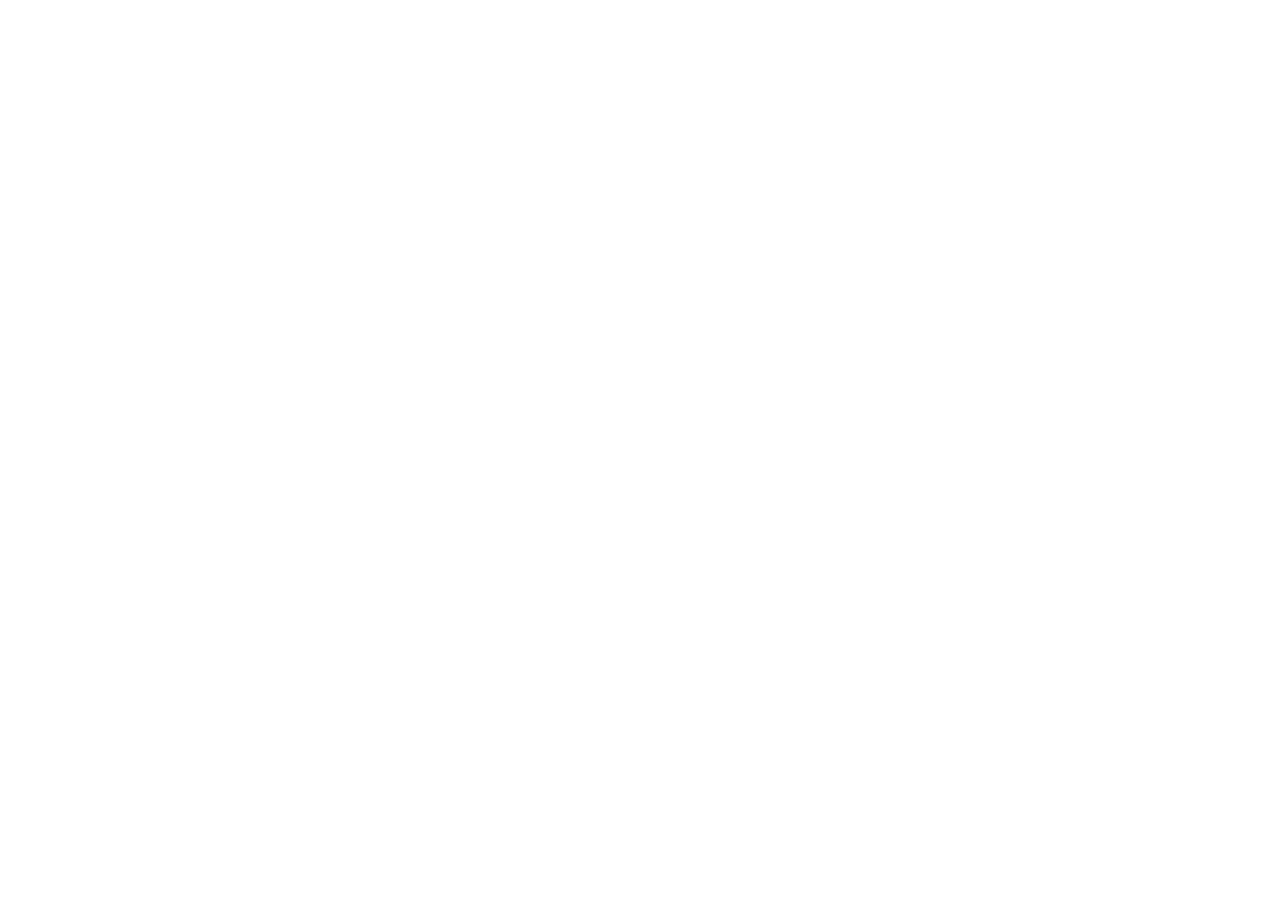
==== web-ui/tic-tac-toe-web/index.html @ d37b88c6 "create new project" ====
<!DOCTYPE html>
<html lang="en">

<head>
    <meta charset="UTF-8">
    <meta name="viewport" content="width=device-width, initial-scale=1.0">
    <title>TicTacToe</title>
</head>

<body>

</body>

</html>
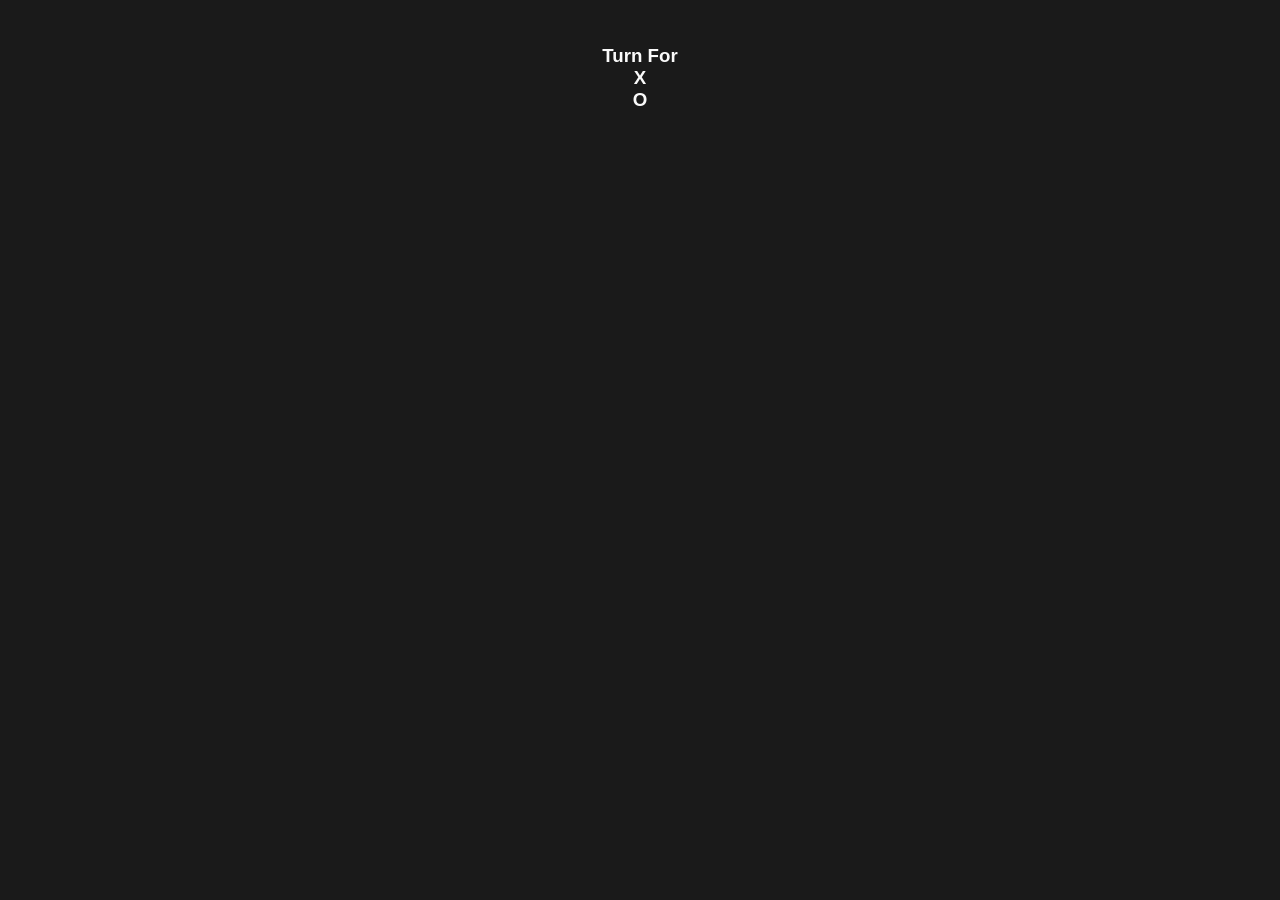
==== commit 77ff678f: "create div turn" ====
--- a/web-ui/tic-tac-toe-web/index.html
+++ b/web-ui/tic-tac-toe-web/index.html
@@ -4,11 +4,21 @@
 <head>
     <meta charset="UTF-8">
     <meta name="viewport" content="width=device-width, initial-scale=1.0">
-    <title>TicTacToe</title>
+    <title>Tic Tac Toe</title>
+    <link rel="stylesheet" href="assets/css/style.css">
+    <script src="assets/js/main.js"></script>
 </head>
 
 <body>
-
+    <div id="turn-container">
+        <h3>Turn For</h3>
+        <div class="turn-box">
+            <h3> X </h3>
+        </div>
+        <div class="turn-box">
+            <h3> O </h3>
+        </div>
+    </div>
 </body>
 
 </html>
--- a/web-ui/tic-tac-toe-web/assets/css/style.css
+++ b/web-ui/tic-tac-toe-web/assets/css/style.css
@@ -0,0 +1,15 @@
+* {
+    padding: 0;
+    margin: 0;
+    box-sizing: border-box;
+    color: #fafafa;
+    text-align: center;
+    font-family: sans-serif;
+    transition: 0.2s ease-in-out;
+}
+
+body {
+    width: 100vw;
+    background-color: #1a1a1a;
+    padding-top: 5vh;
+}
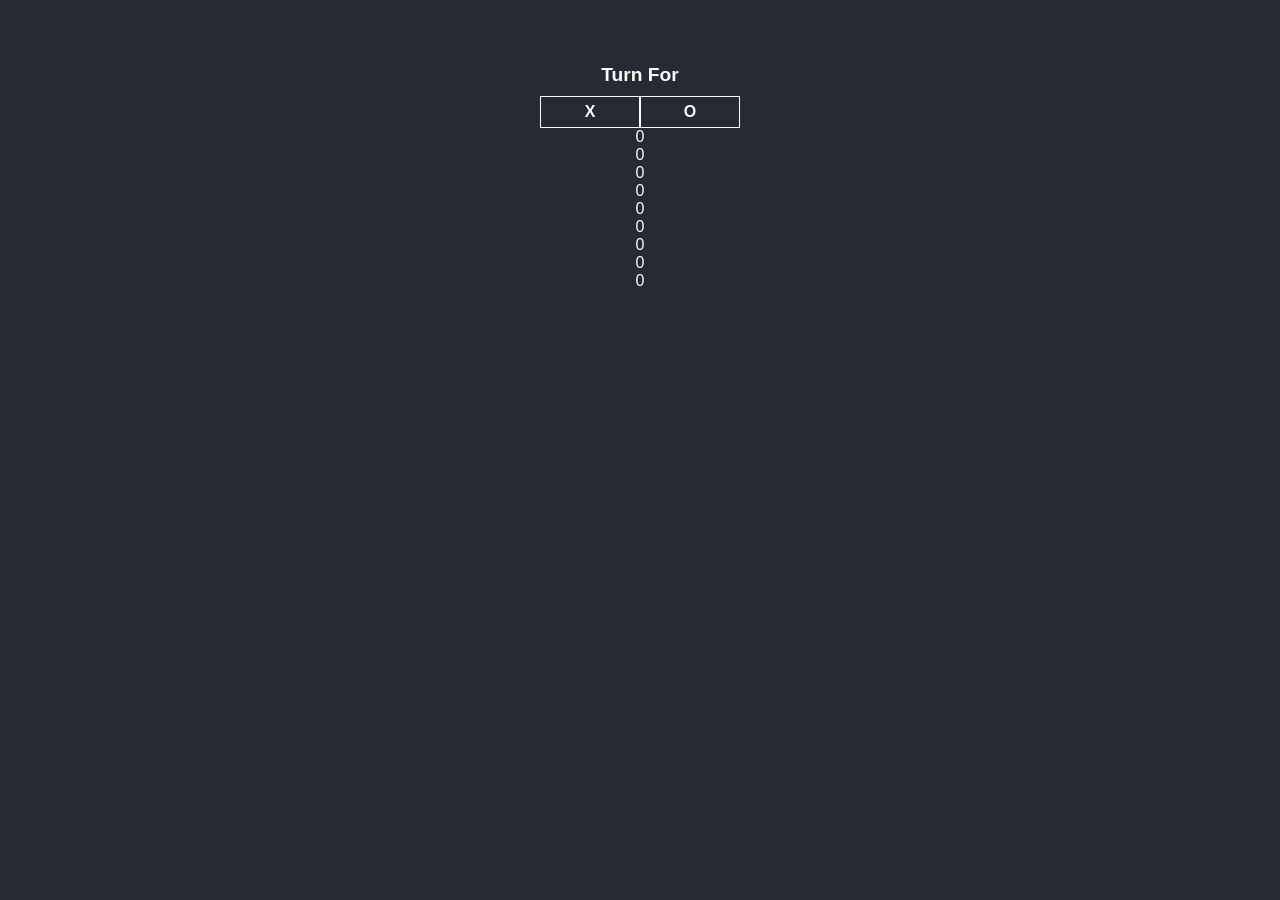
==== commit 30d72a05: "done div turn" ====
--- a/web-ui/tic-tac-toe-web/index.html
+++ b/web-ui/tic-tac-toe-web/index.html
@@ -12,13 +12,22 @@
 <body>
     <div id="turn-container">
         <h3>Turn For</h3>
-        <div class="turn-box">
-            <h3> X </h3>
-        </div>
-        <div class="turn-box">
-            <h3> O </h3>
+        <div id="turn-box">
+            <h4> X </h4>
+            <h4> O </h4>
         </div>
     </div>
+    <main>
+        <div> 0 </div>
+        <div> 0 </div>
+        <div> 0 </div>
+        <div> 0 </div>
+        <div> 0 </div>
+        <div> 0 </div>
+        <div> 0 </div>
+        <div> 0 </div>
+        <div> 0 </div>
+    </main>
 </body>
 
 </html>
--- a/web-ui/tic-tac-toe-web/assets/css/style.css
+++ b/web-ui/tic-tac-toe-web/assets/css/style.css
@@ -10,6 +10,27 @@
 
 body {
     width: 100vw;
-    background-color: #1a1a1a;
-    padding-top: 5vh;
+    background-color: #252a34;
+}
+
+#turn-container {
+    width: 200px;
+    margin: auto;
+    margin-top: 5%;
+    display: grid;
+}
+
+#turn-container h3 {
+    font-size: 120%;
+}
+
+#turn-box {
+    display: flex;
+    margin-top: 5%;
+}
+
+#turn-box h4 {
+    width: 100px;
+    padding: 3% 0;
+    border: 1px solid #fafafa;
 }
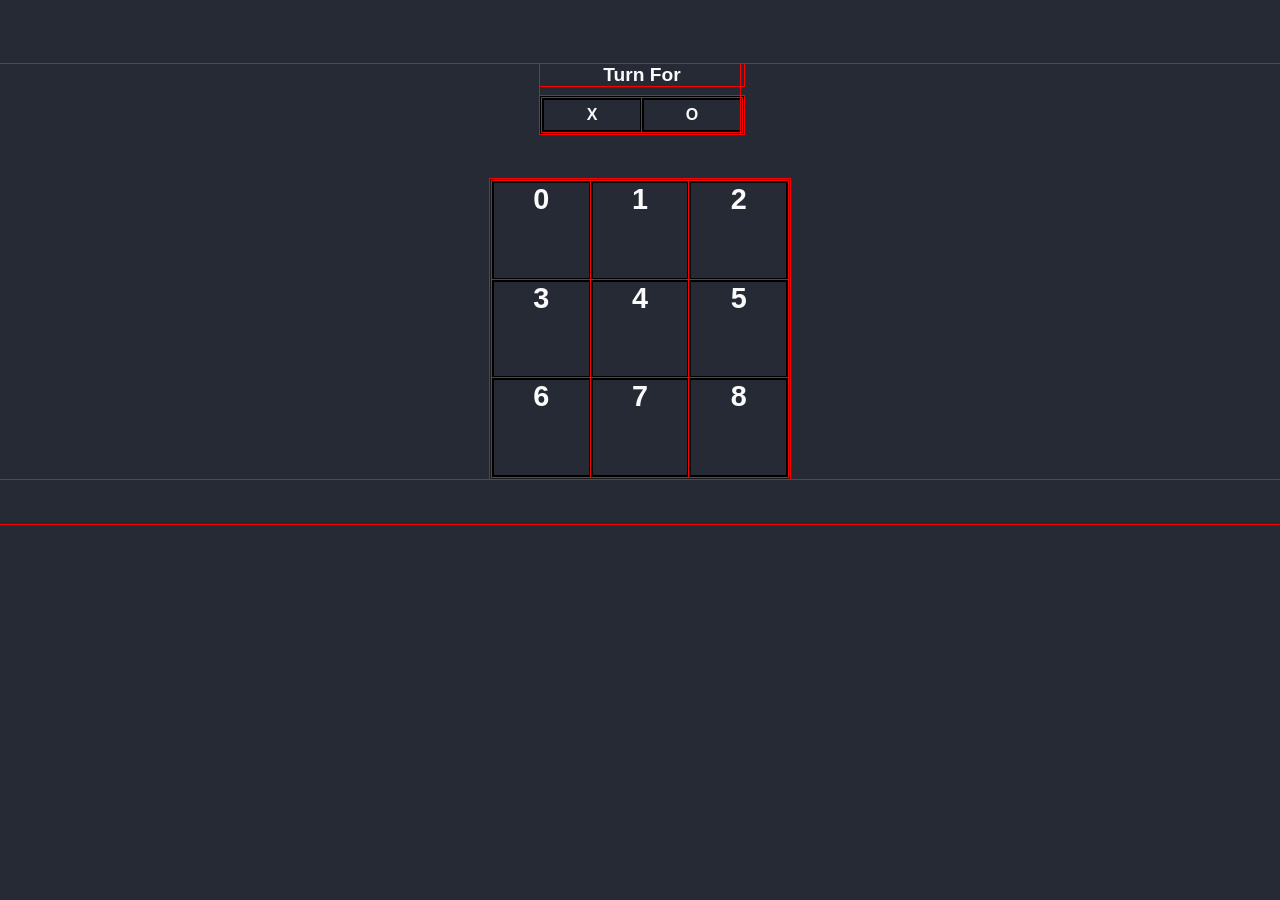
==== commit 4e6199ed: "create box caro" ====
--- a/web-ui/tic-tac-toe-web/index.html
+++ b/web-ui/tic-tac-toe-web/index.html
@@ -18,15 +18,15 @@
         </div>
     </div>
     <main>
-        <div> 0 </div>
-        <div> 0 </div>
-        <div> 0 </div>
-        <div> 0 </div>
-        <div> 0 </div>
-        <div> 0 </div>
-        <div> 0 </div>
-        <div> 0 </div>
-        <div> 0 </div>
+        <div class="box"> 0 </div>
+        <div class="box"> 1 </div>
+        <div class="box"> 2 </div>
+        <div class="box"> 3 </div>
+        <div class="box"> 4 </div>
+        <div class="box"> 5 </div>
+        <div class="box"> 6 </div>
+        <div class="box"> 7 </div>
+        <div class="box"> 8 </div>
     </main>
 </body>
 
--- a/web-ui/tic-tac-toe-web/assets/css/style.css
+++ b/web-ui/tic-tac-toe-web/assets/css/style.css
@@ -6,6 +6,7 @@
     text-align: center;
     font-family: sans-serif;
     transition: 0.2s ease-in-out;
+    outline: 1px solid red;
 }
 
 body {
@@ -27,10 +28,28 @@
 #turn-box {
     display: flex;
     margin-top: 5%;
+    border: 2px solid #000000;
 }
 
 #turn-box h4 {
     width: 100px;
     padding: 3% 0;
-    border: 1px solid #fafafa;
+    border: 2px solid #000000;
+}
+
+main {
+    display: grid;
+    grid-template-columns: repeat(3, 1fr);
+    grid-template-rows: repeat(3, 1fr);
+    height: 300px;
+    width: 300px;
+    margin: 3.5% auto;
+    border: 2px solid #1a1a1a;
+}
+
+.box {
+    cursor: pointer;
+    font-size: 180%;
+    font-weight: 600;
+    border: 2px solid #000000;
 }
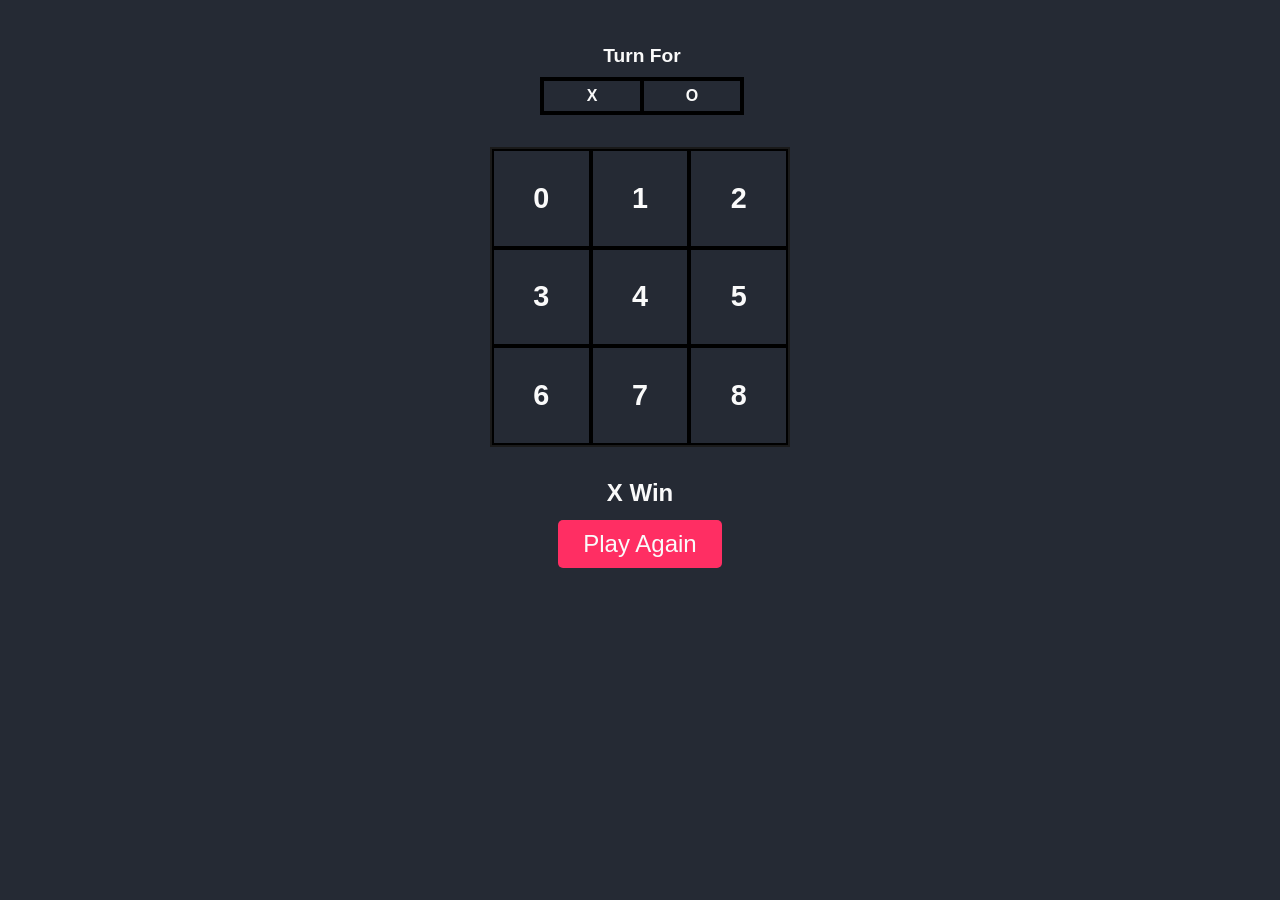
==== commit 6e1cc226: "done ui" ====
--- a/web-ui/tic-tac-toe-web/index.html
+++ b/web-ui/tic-tac-toe-web/index.html
@@ -28,6 +28,8 @@
         <div class="box"> 7 </div>
         <div class="box"> 8 </div>
     </main>
+    <h2> X Win</h2>
+    <button>Play Again</button>
 </body>
 
 </html>
--- a/web-ui/tic-tac-toe-web/assets/css/style.css
+++ b/web-ui/tic-tac-toe-web/assets/css/style.css
@@ -6,7 +6,7 @@
     text-align: center;
     font-family: sans-serif;
     transition: 0.2s ease-in-out;
-    outline: 1px solid red;
+    /* outline: 1px solid red; */
 }
 
 body {
@@ -17,7 +17,7 @@
 #turn-container {
     width: 200px;
     margin: auto;
-    margin-top: 5%;
+    margin-top: 3.5%;
     display: grid;
 }
 
@@ -43,7 +43,7 @@
     grid-template-rows: repeat(3, 1fr);
     height: 300px;
     width: 300px;
-    margin: 3.5% auto;
+    margin: 2.5% auto;
     border: 2px solid #1a1a1a;
 }
 
@@ -52,4 +52,27 @@
     font-size: 180%;
     font-weight: 600;
     border: 2px solid #000000;
+    display: flex;
+    justify-content: center;
+    align-items: center;
+}
+
+.box:hover {
+    background-color: #ff2e63;
+}
+
+button {
+    background-color: #ff2e63;
+    padding: 10px 25px;
+    font-size: 150%;
+    font-weight: 500;
+    border: none;
+    border-radius: 5px;
+    margin: 1% 0;
+}
+
+button:hover {
+    padding: 10px 40px;
+    background-color: #08d9d6;
+    color: #000000;
 }
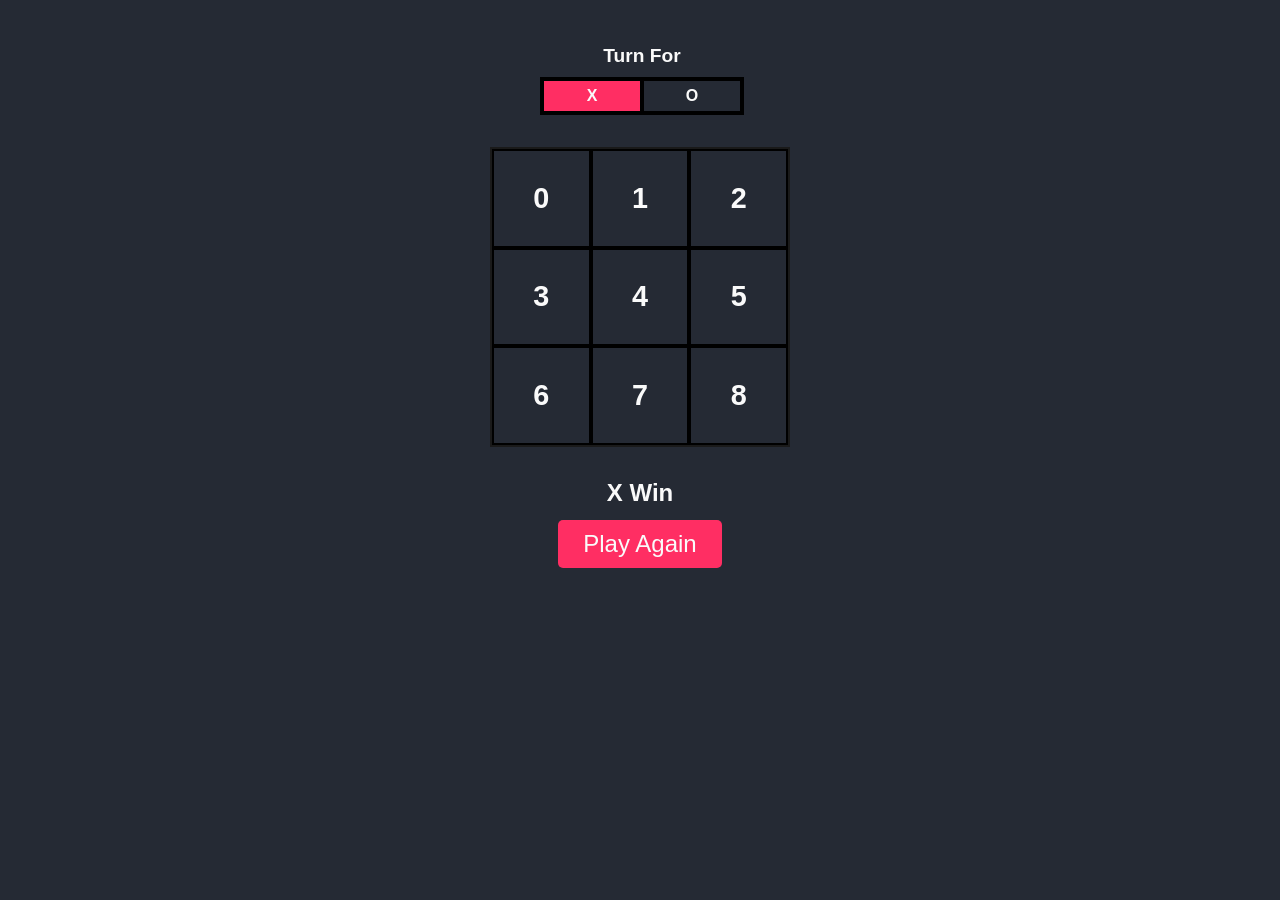
==== commit a367b49f: "code js" ====
--- a/web-ui/tic-tac-toe-web/index.html
+++ b/web-ui/tic-tac-toe-web/index.html
@@ -13,8 +13,8 @@
     <div id="turn-container">
         <h3>Turn For</h3>
         <div id="turn-box">
-            <h4> X </h4>
-            <h4> O </h4>
+            <h4 class="player x active"> X </h4>
+            <h4 class="player o"> O </h4>
         </div>
     </div>
     <main>
--- a/web-ui/tic-tac-toe-web/assets/css/style.css
+++ b/web-ui/tic-tac-toe-web/assets/css/style.css
@@ -35,6 +35,14 @@
     width: 100px;
     padding: 3% 0;
     border: 2px solid #000000;
+}
+
+.player {
+    background-color: #252a34;
+}
+
+.player.active {
+    background-color: #ff2e63;
 }
 
 main {
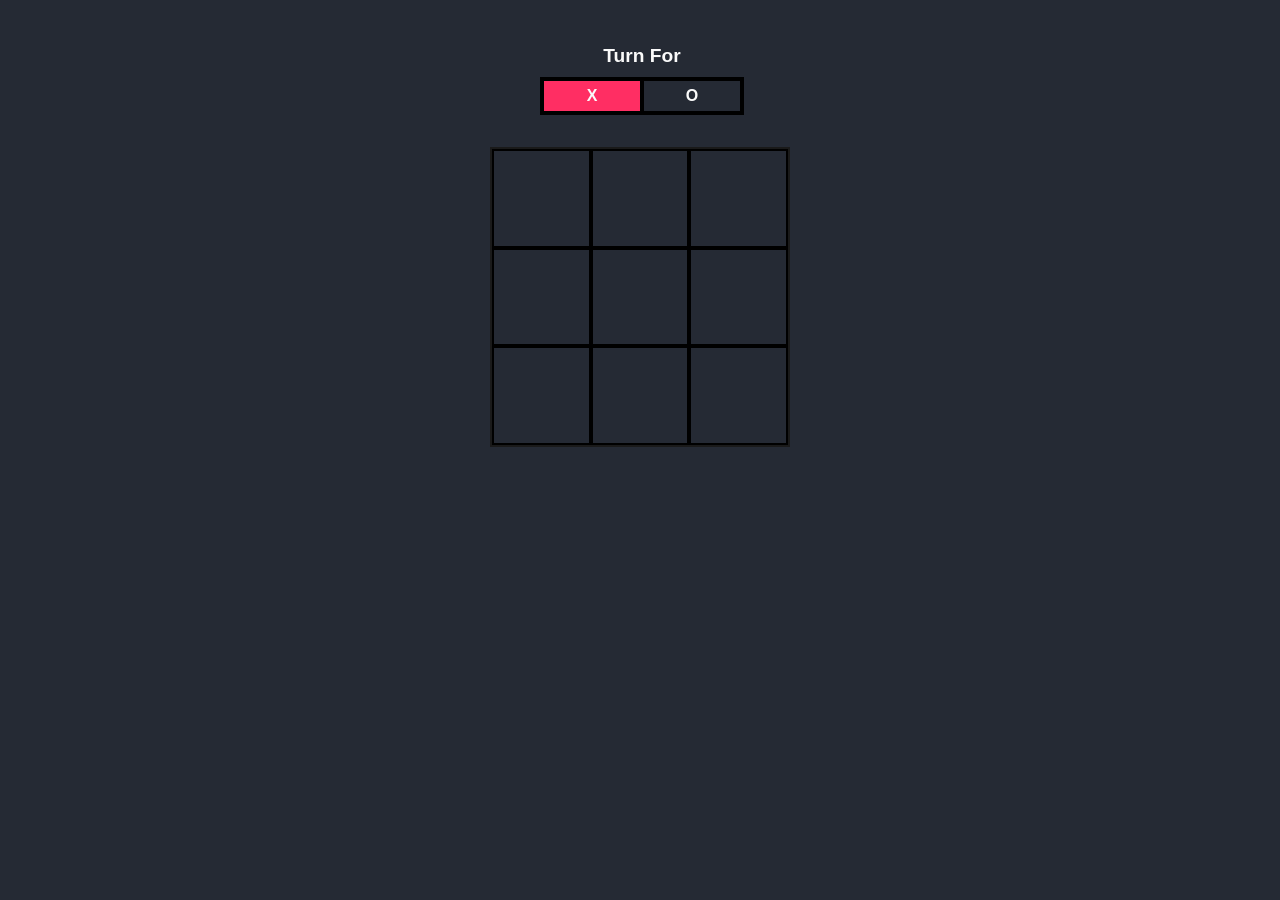
==== commit 718c907f: "done" ====
--- a/web-ui/tic-tac-toe-web/index.html
+++ b/web-ui/tic-tac-toe-web/index.html
@@ -6,7 +6,7 @@
     <meta name="viewport" content="width=device-width, initial-scale=1.0">
     <title>Tic Tac Toe</title>
     <link rel="stylesheet" href="assets/css/style.css">
-    <script src="assets/js/main.js"></script>
+    <!-- <script src="assets/js/main.js"></script> -->
 </head>
 
 <body>
@@ -28,8 +28,9 @@
         <div class="box"> 7 </div>
         <div class="box"> 8 </div>
     </main>
-    <h2> X Win</h2>
-    <button>Play Again</button>
+    <h2 id="result"> </h2>
+    <button id="play-again">Play Again</button>
+    <script src="assets/js/main.js"></script>
 </body>
 
 </html>
--- a/web-ui/tic-tac-toe-web/assets/css/style.css
+++ b/web-ui/tic-tac-toe-web/assets/css/style.css
@@ -69,8 +69,9 @@
     background-color: #ff2e63;
 }
 
-button {
+#play-again {
     background-color: #ff2e63;
+    display: none;
     padding: 10px 25px;
     font-size: 150%;
     font-weight: 500;
@@ -79,7 +80,7 @@
     margin: 1% 0;
 }
 
-button:hover {
+#play-again:hover {
     padding: 10px 40px;
     background-color: #08d9d6;
     color: #000000;
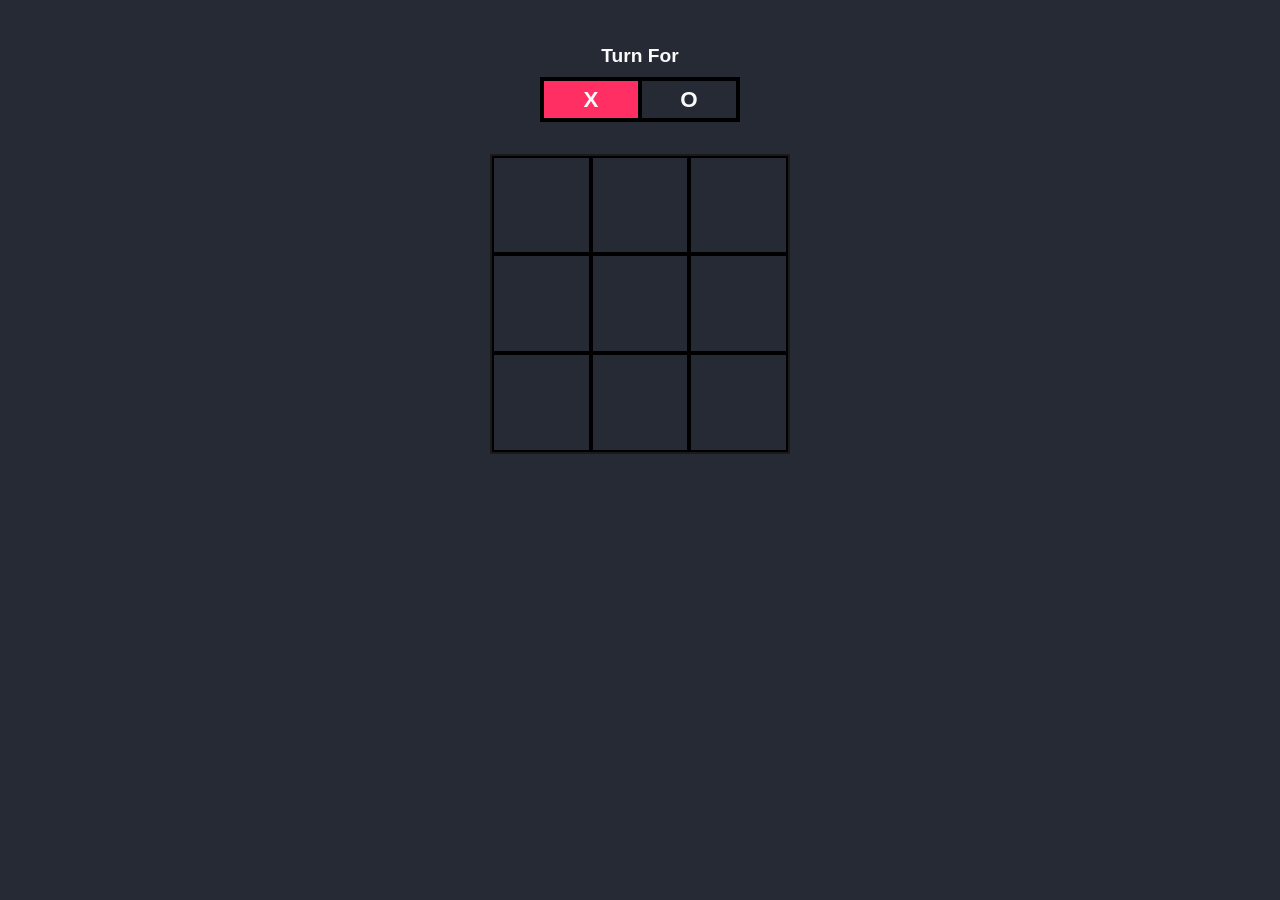
==== commit 733e2eaf: "done" ====
--- a/web-ui/tic-tac-toe-web/index.html
+++ b/web-ui/tic-tac-toe-web/index.html
@@ -15,6 +15,7 @@
         <div id="turn-box">
             <h4 class="player x active"> X </h4>
             <h4 class="player o"> O </h4>
+            <div id="bg"></div>
         </div>
     </div>
     <main>
--- a/web-ui/tic-tac-toe-web/assets/css/style.css
+++ b/web-ui/tic-tac-toe-web/assets/css/style.css
@@ -27,6 +27,9 @@
 
 #turn-box {
     display: flex;
+    position: relative;
+    width: 200px;
+    height: 45px;
     margin-top: 5%;
     border: 2px solid #000000;
 }
@@ -34,15 +37,26 @@
 #turn-box h4 {
     width: 100px;
     padding: 3% 0;
+    font-size: 140%;
     border: 2px solid #000000;
 }
 
-.player {
+/* .player {
     background-color: #252a34;
 }
 
 .player.active {
     background-color: #ff2e63;
+} */
+
+#bg {
+    position: absolute;
+    bottom: 0;
+    left: 0;
+    width: 50%;
+    height: 100%;
+    background-color: #ff2e63;
+    z-index: -1;
 }
 
 main {
